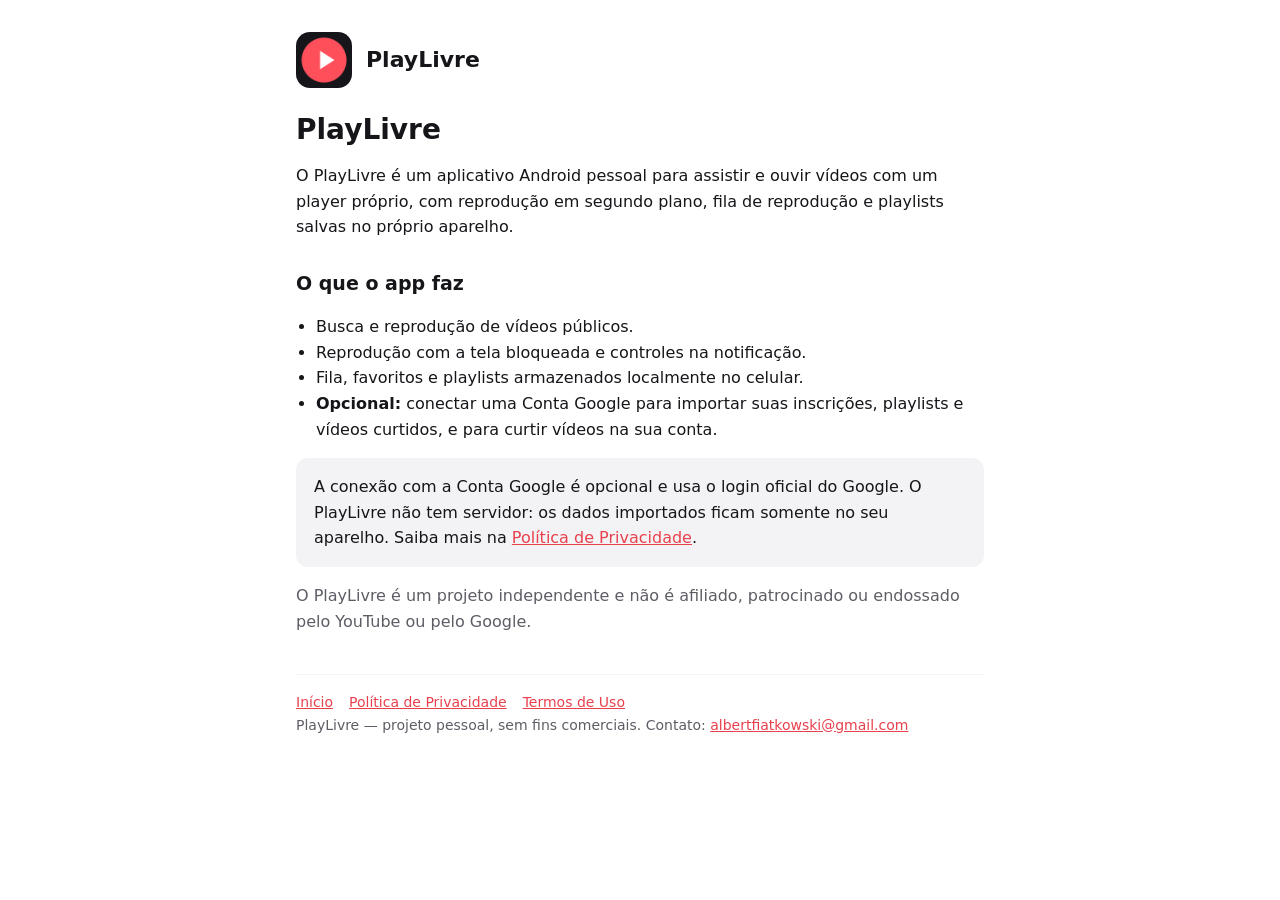
==== index.html @ 1299850e "Site do PlayLivre: início, política de privacidade e termos de uso Co-Authored-By: Claude Opus 5.5 <" ====
<!doctype html><html lang="pt-BR"><head><meta charset="utf-8"><meta name="viewport" content="width=device-width,initial-scale=1"><title>PlayLivre</title><link rel="icon" href="logo.png"><link rel="stylesheet" href="style.css"></head><body><main>
<header><img src="logo.png" alt="Logo do PlayLivre"><a href="index.html">PlayLivre</a></header>
<h1>PlayLivre</h1>
<p>O PlayLivre é um aplicativo Android pessoal para assistir e ouvir vídeos com um player próprio, com reprodução em segundo plano, fila de reprodução e playlists salvas no próprio aparelho.</p>
<h2>O que o app faz</h2>
<ul>
<li>Busca e reprodução de vídeos públicos.</li>
<li>Reprodução com a tela bloqueada e controles na notificação.</li>
<li>Fila, favoritos e playlists armazenados localmente no celular.</li>
<li><strong>Opcional:</strong> conectar uma Conta Google para importar suas inscrições, playlists e vídeos curtidos, e para curtir vídeos na sua conta.</li>
</ul>
<div class="card">A conexão com a Conta Google é opcional e usa o login oficial do Google. O PlayLivre não tem servidor: os dados importados ficam somente no seu aparelho. Saiba mais na <a href="privacidade.html">Política de Privacidade</a>.</div>
<p class="muted">O PlayLivre é um projeto independente e não é afiliado, patrocinado ou endossado pelo YouTube ou pelo Google.</p>
<footer><a href="index.html">Início</a><a href="privacidade.html">Política de Privacidade</a><a href="termos.html">Termos de Uso</a><br>PlayLivre — projeto pessoal, sem fins comerciais. Contato: <a href="mailto:albertfiatkowski@gmail.com">albertfiatkowski@gmail.com</a></footer></main></body></html>
---- style.css ----
:root{--bg:#fff;--fg:#16161a;--muted:#5d5d66;--accent:#e8414d;--card:#f3f3f5}
@media (prefers-color-scheme:dark){:root{--bg:#0f0f12;--fg:#ededf0;--muted:#a0a0aa;--accent:#ff6b75;--card:#1c1c21}}
*{box-sizing:border-box}
body{margin:0;background:var(--bg);color:var(--fg);font:16px/1.6 system-ui,-apple-system,"Segoe UI",Roboto,sans-serif}
main{max-width:720px;margin:0 auto;padding:32px 16px 64px}
header{display:flex;align-items:center;gap:14px;margin-bottom:24px}
header img{width:56px;height:56px;border-radius:14px}
header a{color:inherit;text-decoration:none;font-weight:700;font-size:22px}
h1{font-size:28px;line-height:1.25;margin:8px 0 12px}
h2{font-size:19px;margin:28px 0 8px}
a{color:var(--accent)}
.muted{color:var(--muted)}
.card{background:var(--card);border-radius:12px;padding:16px 18px;margin:16px 0}
ul{padding-left:20px}
footer{margin-top:40px;padding-top:16px;border-top:1px solid var(--card);font-size:14px;color:var(--muted)}
footer a{margin-right:16px}
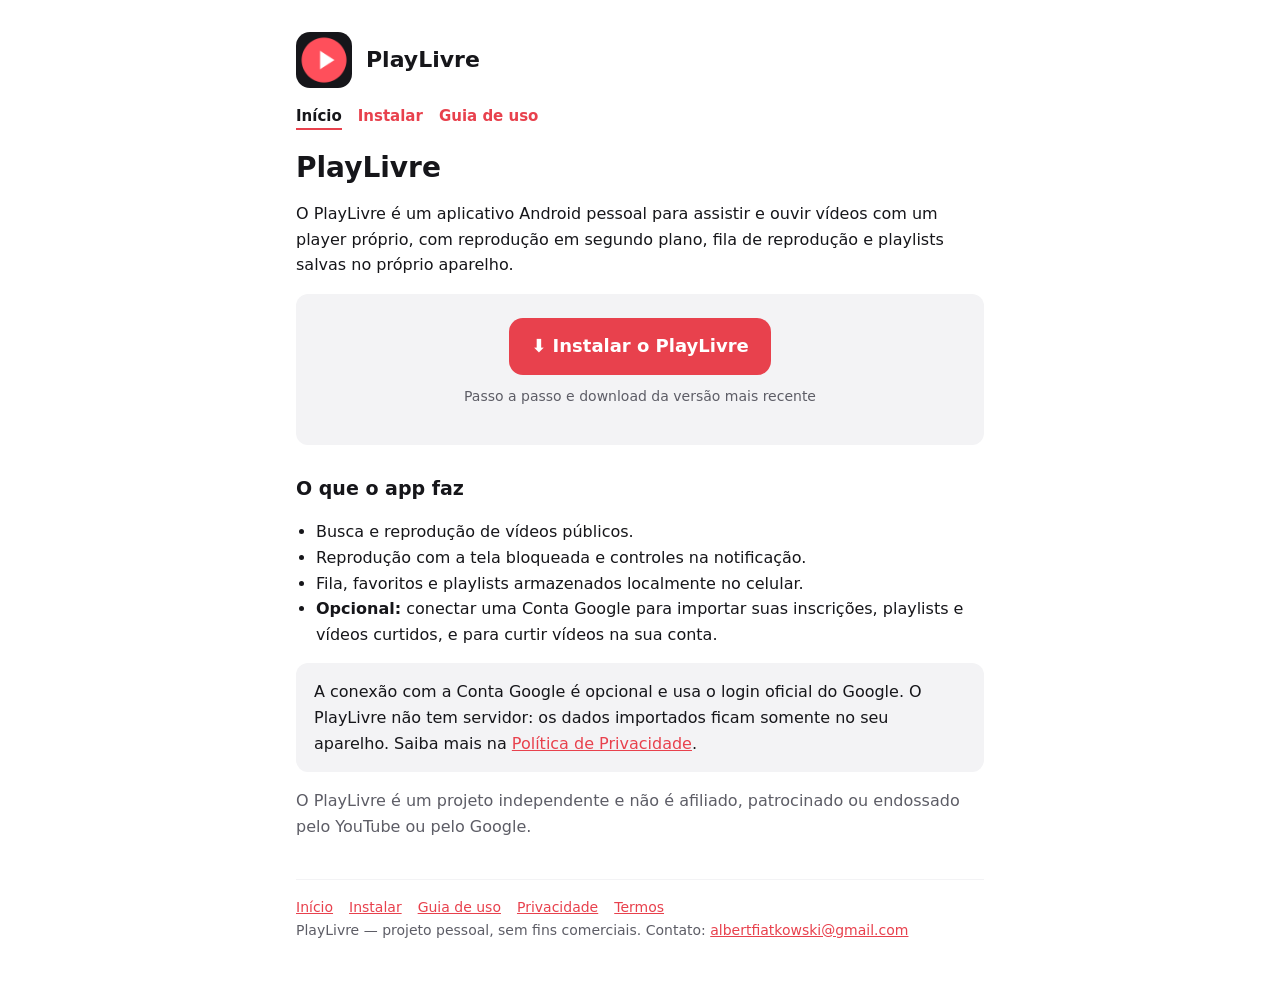
==== commit d731b0ad: "PlayLivre 3.3 + página de instalação e guia de uso Co-Authored-By: Claude Opus 5.5 <noreply@anthropi" ====
--- a/index.html
+++ b/index.html
@@ -1,7 +1,9 @@
 <!doctype html><html lang="pt-BR"><head><meta charset="utf-8"><meta name="viewport" content="width=device-width,initial-scale=1"><title>PlayLivre</title><link rel="icon" href="logo.png"><link rel="stylesheet" href="style.css"></head><body><main>
 <header><img src="logo.png" alt="Logo do PlayLivre"><a href="index.html">PlayLivre</a></header>
+<nav class="top"><a href="index.html" aria-current="page">Início</a><a href="instalar.html">Instalar</a><a href="guia.html">Guia de uso</a></nav>
 <h1>PlayLivre</h1>
 <p>O PlayLivre é um aplicativo Android pessoal para assistir e ouvir vídeos com um player próprio, com reprodução em segundo plano, fila de reprodução e playlists salvas no próprio aparelho.</p>
+<div class="card download"><a class="btn" href="instalar.html">⬇ Instalar o PlayLivre</a><p class="muted">Passo a passo e download da versão mais recente</p></div>
 <h2>O que o app faz</h2>
 <ul>
 <li>Busca e reprodução de vídeos públicos.</li>
@@ -11,4 +13,4 @@
 </ul>
 <div class="card">A conexão com a Conta Google é opcional e usa o login oficial do Google. O PlayLivre não tem servidor: os dados importados ficam somente no seu aparelho. Saiba mais na <a href="privacidade.html">Política de Privacidade</a>.</div>
 <p class="muted">O PlayLivre é um projeto independente e não é afiliado, patrocinado ou endossado pelo YouTube ou pelo Google.</p>
-<footer><a href="index.html">Início</a><a href="privacidade.html">Política de Privacidade</a><a href="termos.html">Termos de Uso</a><br>PlayLivre — projeto pessoal, sem fins comerciais. Contato: <a href="mailto:albertfiatkowski@gmail.com">albertfiatkowski@gmail.com</a></footer></main></body></html>
+<footer><a href="index.html">Início</a><a href="instalar.html">Instalar</a><a href="guia.html">Guia de uso</a><a href="privacidade.html">Privacidade</a><a href="termos.html">Termos</a><br>PlayLivre — projeto pessoal, sem fins comerciais. Contato: <a href="mailto:albertfiatkowski@gmail.com">albertfiatkowski@gmail.com</a></footer></main></body></html>
--- a/style.css
+++ b/style.css
@@ -14,3 +14,34 @@
 ul{padding-left:20px}
 footer{margin-top:40px;padding-top:16px;border-top:1px solid var(--card);font-size:14px;color:var(--muted)}
 footer a{margin-right:16px}
+
+/* ---- Instalação e guia ---- */
+nav.top{display:flex;flex-wrap:wrap;gap:6px 16px;margin:-8px 0 20px;font-size:15px}
+nav.top a{text-decoration:none;font-weight:600}
+nav.top a[aria-current]{color:var(--fg);border-bottom:2px solid var(--accent)}
+.btn{display:inline-flex;align-items:center;gap:10px;background:var(--accent);color:#fff;text-decoration:none;font-weight:700;font-size:18px;padding:14px 22px;border-radius:14px;min-height:48px}
+.btn:active{transform:scale(.98)}
+.btn small{font-weight:500;opacity:.9;font-size:14px}
+.download{text-align:center;padding:24px 18px}
+.download .muted{font-size:14px;margin-top:10px}
+ol.steps{list-style:none;padding:0;counter-reset:s;margin:20px 0}
+ol.steps>li{counter-increment:s;position:relative;padding:0 0 22px 48px}
+ol.steps>li::before{content:counter(s);position:absolute;left:0;top:0;width:32px;height:32px;border-radius:50%;background:var(--accent);color:#fff;font-weight:700;display:flex;align-items:center;justify-content:center}
+ol.steps>li>b:first-child{display:block;font-size:17px;margin-bottom:4px}
+.phone{max-width:320px;margin:12px 0 4px;background:#2a2a30;border-radius:18px;padding:14px;color:#ececf0;font-size:14px;line-height:1.45;box-shadow:0 2px 10px rgba(0,0,0,.15)}
+.phone .t{font-weight:700;font-size:15px;margin-bottom:6px;color:#fff}
+.phone .acts{display:flex;justify-content:flex-end;gap:18px;margin-top:12px;font-weight:600;color:#a9a9b3}
+.phone .hit{color:#fff;background:var(--accent);padding:3px 10px;border-radius:8px;outline:3px solid rgba(255,107,117,.35)}
+.phone .toggle{display:flex;justify-content:space-between;align-items:center;margin-top:8px;background:#36363d;border-radius:10px;padding:8px 10px}
+.phone .sw{width:34px;height:20px;border-radius:10px;background:var(--accent);position:relative;outline:3px solid rgba(255,107,117,.35)}
+.phone .sw::after{content:"";position:absolute;right:2px;top:2px;width:16px;height:16px;border-radius:50%;background:#fff}
+.caption{font-size:13px;color:var(--muted);margin:2px 0 0}
+details{background:var(--card);border-radius:12px;padding:12px 16px;margin:10px 0}
+details summary{cursor:pointer;font-weight:600}
+details[open] summary{margin-bottom:6px}
+.grid{display:grid;grid-template-columns:repeat(auto-fit,minmax(200px,1fr));gap:12px;margin:12px 0}
+.grid .card{margin:0}
+.grid .card b{display:block;margin-bottom:2px}
+.kbd{display:inline-block;background:var(--card);border-radius:6px;padding:0 6px;font-weight:600;white-space:nowrap}
+.toc{columns:2;column-gap:24px;padding-left:18px}
+@media (max-width:480px){.toc{columns:1}.btn{font-size:17px;padding:14px 18px}}
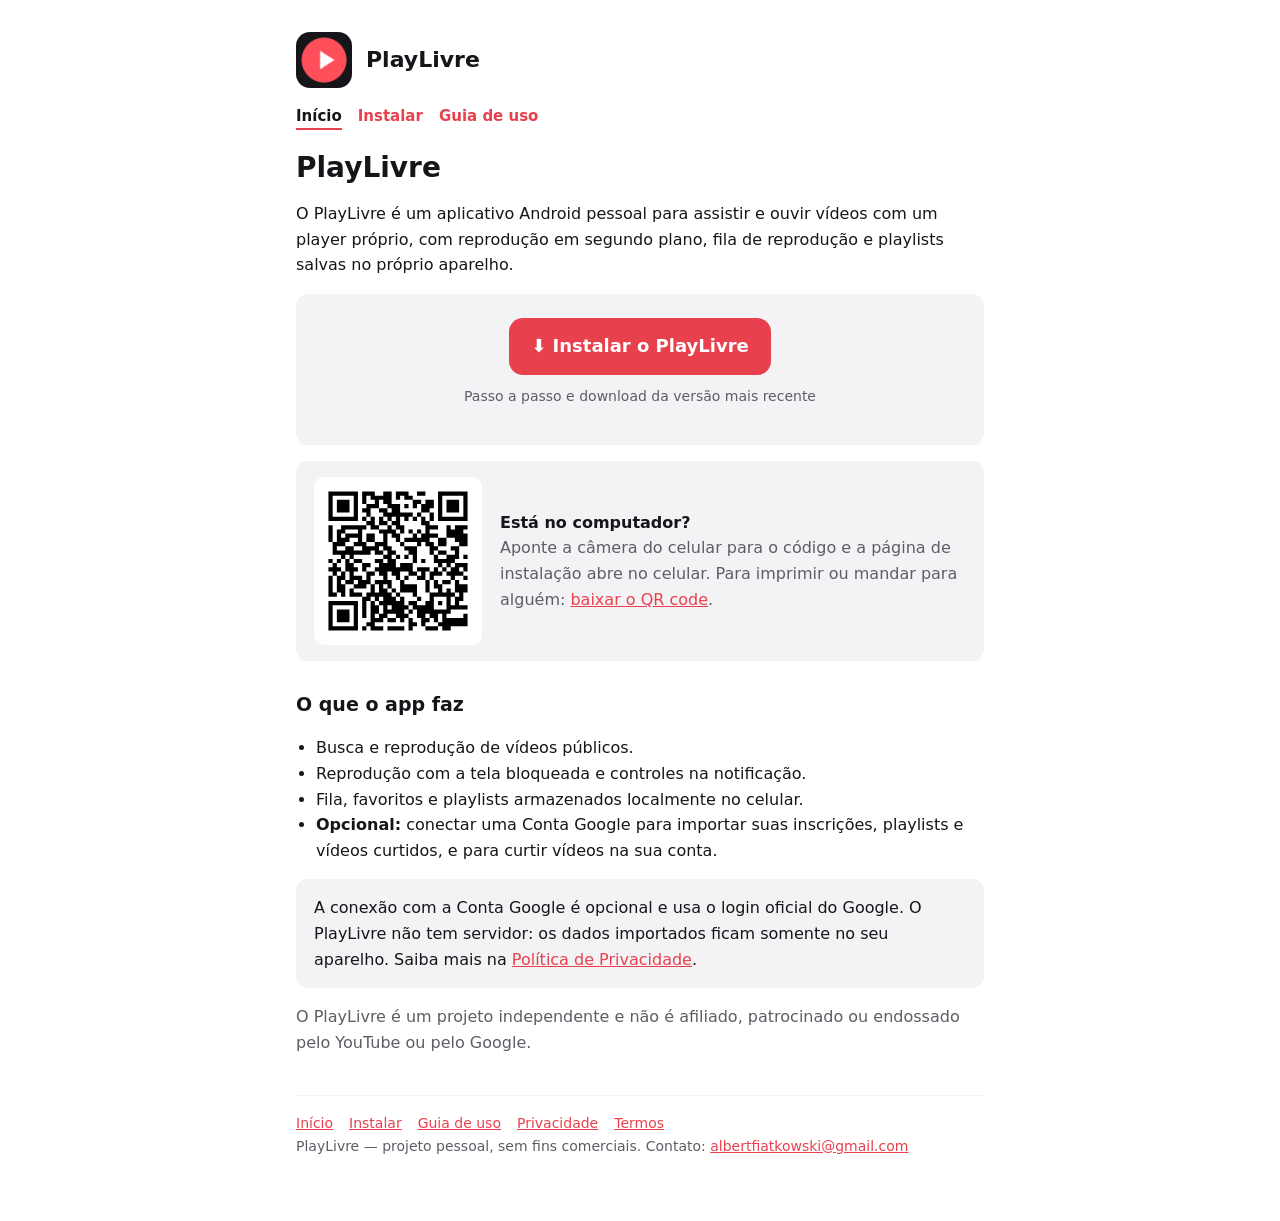
==== commit 81c0674c: "Site: QR code para a página de instalação Co-Authored-By: Claude Opus 5.5 <noreply@anthropic.com> Cl" ====
--- a/index.html
+++ b/index.html
@@ -4,6 +4,11 @@
 <h1>PlayLivre</h1>
 <p>O PlayLivre é um aplicativo Android pessoal para assistir e ouvir vídeos com um player próprio, com reprodução em segundo plano, fila de reprodução e playlists salvas no próprio aparelho.</p>
 <div class="card download"><a class="btn" href="instalar.html">⬇ Instalar o PlayLivre</a><p class="muted">Passo a passo e download da versão mais recente</p></div>
+<div class="card qr">
+  <img src="qr-instalar.svg" width="168" height="168" alt="QR code para a página de instalação do PlayLivre">
+  <div><b>Está no computador?</b><br><span class="muted">Aponte a câmera do celular para o código e a página de instalação abre no celular. Para imprimir ou mandar para alguém: <a href="qr-instalar.png" download>baixar o QR code</a>.</span></div>
+</div>
+
 <h2>O que o app faz</h2>
 <ul>
 <li>Busca e reprodução de vídeos públicos.</li>
--- a/style.css
+++ b/style.css
@@ -45,3 +45,8 @@
 .kbd{display:inline-block;background:var(--card);border-radius:6px;padding:0 6px;font-weight:600;white-space:nowrap}
 .toc{columns:2;column-gap:24px;padding-left:18px}
 @media (max-width:480px){.toc{columns:1}.btn{font-size:17px;padding:14px 18px}}
+
+/* QR code de instalação (fundo branco para ler bem também no tema escuro) */
+.qr{display:flex;align-items:center;gap:18px}
+.qr img{background:#fff;border-radius:10px;padding:6px;flex:none}
+@media (max-width:520px){.qr{flex-direction:column;text-align:center}}
